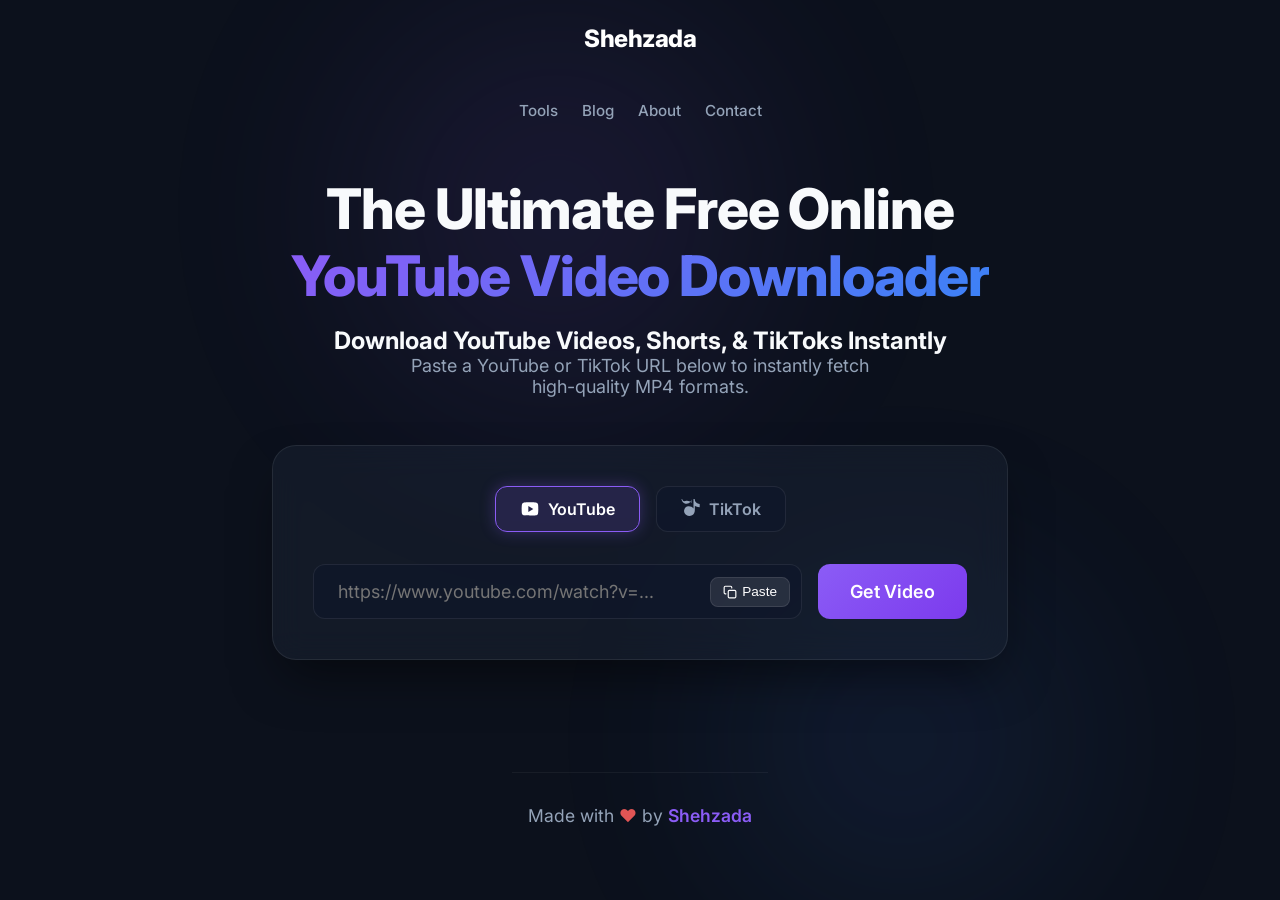
==== index.html @ 26bd8651 "feat: initial commit for standalone frontend" ====
<!DOCTYPE html>
<html lang="en">

<head>
    <meta name="viewport"
        content="width=device-width, initial-scale=1.0, maximum-scale=1.0, user-scalable=no, viewport-fit=cover">
    <meta name="mobile-web-app-capable" content="yes">
    <!-- SEO Meta Tags -->
    <title>YouTube Video Downloader & Shorts Saver (MP4)</title>
    <meta name="description"
        content="Free online video downloader. Download YouTube videos to MP4, save YouTube Shorts in HD, and remove TikTok watermarks instantly." />

    <!-- Core SEO Meta -->
    <link rel="canonical" href="https://shehzadayt.pages.dev/" />
    <meta name="robots" content="index, follow" />
    <link rel="icon" href="/assets/img/favicon.ico">
    <link rel="preconnect" href="https://video-downloader-production-f0a1.up.railway.app" crossorigin>
    <meta name="theme-color" content="#0f172a">

    <!-- Open Graph -->
    <meta property="og:title" content="Shehzada YouTube Video Downloader - Fast & Free" />
    <meta property="og:description"
        content="Download YouTube videos & Shorts in HD, plus remove TikTok watermarks. Fast, free & secure." />
    <meta property="og:image" content="https://shehzadayt.pages.dev/assets/img/og-image.jpg" />
    <meta property="og:url" content="https://shehzadayt.pages.dev/" />
    <meta property="og:type" content="website" />

    <!-- Twitter -->
    <meta name="twitter:card" content="summary_large_image" />
    <meta name="twitter:title" content="YouTube Downloader | Shehzada Video Saver" />
    <meta name="twitter:description"
        content="Top free online video saver tool. Download YouTube to MP4, save Shorts, and remove TikTok watermarks." />
    <!-- Schema Markup -->
    <script type="application/ld+json">
    {
      "@context": "https://schema.org/",
      "@type": "WebSite",
      "name": "Shehzada Downloader",
      "url": "https://shehzadayt.pages.dev/",
      "potentialAction": {
        "@type": "SearchAction",
        "target": "https://shehzadayt.pages.dev/search?q={search_term_string}",
        "query-input": "required name=search_term_string"
      }
    }
    </script>
    <script type="application/ld+json">
    {
      "@context": "https://schema.org",
      "@type": "SoftwareApplication",
      "name": "Shehzada Video Downloader",
      "description": "Download YouTube and TikTok videos directly to MP4 in 1080p and HD without watermarks.",
      "operatingSystem": "Web",
      "applicationCategory": "MultimediaApplication",
      "url": "https://shehzadayt.pages.dev/",
      "featureList": [
        "YouTube to MP4 HD Downloader",
        "YouTube Shorts Downloader",
        "TikTok Watermark Remover"
      ],
      "offers": {
        "@type": "Offer",
        "price": "0",
        "priceCurrency": "USD"
      },
      "aggregateRating": {
        "@type": "AggregateRating",
        "ratingValue": "4.8",
        "ratingCount": "1250"
      }
    }
    </script>
    <link href="https://fonts.googleapis.com/css2?family=Inter:wght@400;500;600;700;800&display=swap" rel="stylesheet">
    <link rel="stylesheet" href="style.css">

</head>

<body>
    <div class="background-gradients">
        <div class="gradient-blob form-blob"></div>
        <div class="gradient-blob result-blob"></div>
    </div>

    <!-- Navigation -->
    <nav class="top-nav container fade-in-up" style="padding-top: 1.5rem; padding-bottom: 1.5rem;">
        <a href="index.html" class="nav-logo"
            style="text-decoration: none; color: white; font-weight: 800; font-size: 1.5rem; letter-spacing: -0.5px;">Shehzada</a>
        <div class="nav-links">
            <a href="index.html" class="nav-link">Tools</a>
            <a href="blog/index.html" class="nav-link">Blog</a>
            <a href="about.html" class="nav-link">About</a>
            <a href="contact.html" class="nav-link">Contact</a>
        </div>
    </nav>

    <main class="container" style="padding-top: 2rem;">
        <!-- Hero Section -->
        <header class="hero fade-in-up delay-1">
            <h1>The Ultimate Free Online <span class="text-gradient">YouTube Video Downloader</span></h1>
            <h2>Download YouTube Videos, Shorts, & TikToks Instantly</h2>
            <p>Paste a YouTube or TikTok URL below to instantly fetch high-quality MP4 formats.</p>
        </header>

        <!-- Input Form -->
        <section class="glass-card form-container fade-in-up delay-2">
            <div class="platform-toggle">
                <button type="button" class="toggle-btn active" id="ytToggle">
                    <svg viewBox="0 0 24 24" width="20" height="20" fill="currentColor">
                        <path
                            d="M21.582,6.186c-0.23-0.86-0.908-1.538-1.768-1.768C18.254,4,12,4,12,4s-6.254,0-7.814,0.418 c-0.86,0.23-1.538,0.908-1.768,1.768C2,7.746,2,12,2,12s0,4.254,0.418,5.814c0.23,0.86,0.908,1.538,1.768,1.768 C5.746,20,12,20,12,20s6.254,0,7.814-0.418c0.86-0.23,1.538-0.908,1.768-1.768C22,16.254,22,12,22,12S22,7.746,21.582,6.186z M10,15.464V8.536L16,12L10,15.464z" />
                    </svg>
                    YouTube
                </button>
                <button type="button" class="toggle-btn" id="ttToggle">
                    <svg viewBox="0 0 24 24" width="20" height="20" fill="currentColor">
                        <path
                            d="M12.525.02c1.31-.02 2.61-.01 3.91-.02.08 1.53.63 3.09 1.75 4.17 1.12 1.11 2.7 1.62 4.24 1.79v4.03c-1.44-.05-2.89-.35-4.2-.97-.57-.26-1.1-.59-1.62-.95v5.26c.01 2.45-1.13 4.98-3.32 6.13-2.12 1.12-4.81 1.05-6.85-.21-2.06-1.28-3.15-3.83-2.61-6.19.53-2.3 2.66-4.08 4.96-4.26 2.37-.18 4.8.84 6.2 2.7 0-3.9 0-7.79 0-11.69-.79-.02-1.58-.02-2.38-.02-.03 2.22-1.35 4.39-3.4 5.3-2.14.94-4.8.54-6.55-1-1.77-1.56-2.52-4.14-1.71-6.42C1.72 4.41 4.1 2.42 6.64 2.22 8.94 2.05 11.4 3.12 12.525 5.02c.03-1.67.01-3.34.02-5z" />
                    </svg>
                    TikTok
                </button>
            </div>
            <form id="downloadForm">
                <div class="input-group">
                    <div class="input-wrapper">
                        <input type="url" id="videoUrl" placeholder="https://www.youtube.com/watch?v=..." required
                            autocomplete="off">
                        <button type="button" id="pasteBtn" class="paste-btn" title="Paste from clipboard">
                            <svg viewBox="0 0 24 24" fill="none" stroke="currentColor" stroke-width="2"
                                stroke-linecap="round" stroke-linejoin="round">
                                <rect x="9" y="9" width="13" height="13" rx="2" ry="2"></rect>
                                <path d="M5 15H4a2 2 0 0 1-2-2V4a2 2 0 0 1 2-2h9a2 2 0 0 1 2 2v1"></path>
                            </svg>
                            <span>Paste</span>
                        </button>
                    </div>
                    <button type="submit" id="fetchBtn" class="primary-btn">
                        <span class="btn-text">Get Video</span>
                        <div class="spinner hidden"></div>
                    </button>
                </div>
            </form>
        </section>

        <!-- Result Card (Hidden by default) -->
        <section id="resultCard" class="glass-card result-container hidden">
            <div class="video-info">
                <div class="thumbnail-wrapper">
                    <img id="videoThumb" src="" alt="Video Thumbnail" width="320" height="180" loading="lazy">
                </div>
                <div class="details">
                    <h3 id="videoTitle">Video Title</h3>
                    <p class="duration">Duration: <span id="videoDuration">0:00</span></p>

                    <div class="download-controls">
                        <select id="formatSelect" class="styled-select">
                            <!-- Populated dynamically -->
                        </select>
                        <button id="startDownloadBtn" class="primary-btn pulse">
                            <span>Download Now</span>
                        </button>
                    </div>
                </div>
            </div>

            <!-- Progress Section (Hidden by default) -->
            <div id="progressSection" class="progress-section hidden">
                <div class="progress-header">
                    <span id="progressStatusText">Starting download...</span>
                    <span id="progressPercent">0%</span>
                </div>
                <div class="progress-bar-bg">
                    <div id="progressBar" class="progress-bar-fill"></div>
                </div>

                <a id="finalDownloadLink" class="success-btn hidden" download>
                    Save File to Device
                </a>
            </div>
        </section>
    </main>

    <!-- Main SEO Content removed per user request for clean UI -->



    <!-- Toast Notification Container -->
    <div id="toastContainer" class="toast-container"></div>



    <!-- Footer -->
    <footer class="main-footer" style="text-align: center;">
        <p style="margin: 0; font-size: 1.1rem; color: var(--text-muted);">
            Made with <span style="color: #e25555;">&hearts;</span> by <span class="highlight"
                style="font-weight: 600;">Shehzada</span>
        </p>
    </footer>

    <script src="script.js" defer></script>

    <!-- Push Tag Ad -->
    <script async="async">
        (function (s) {
            s.dataset.zone = '10669186';
            s.src = 'https://nap5k.com/tag.min.js';
        })(document.head.appendChild(document.createElement('script')));
    </script>

</body>

</html>
---- style.css ----
:root {
    --bg-color: #0c111c;
    --card-bg: rgba(30, 41, 59, 0.4);
    --card-border: rgba(255, 255, 255, 0.08);
    --primary: #8b5cf6;
    --primary-hover: #7c3aed;
    --secondary: #3b82f6;
    --text-main: #f8fafc;
    --text-muted: #94a3b8;
    --error: #ef4444;
    --success: #10b981;
}

* {
    margin: 0;
    padding: 0;
    box-sizing: border-box;
}

body {
    font-family: 'Inter', -apple-system, sans-serif;
    background-color: var(--bg-color);
    color: var(--text-main);
    min-height: 100vh;
    display: flex;
    flex-direction: column;
    align-items: center;
    position: relative;
    overflow-x: hidden;
}

/* Background Effects */
.background-gradients {
    position: fixed;
    top: 0;
    left: 0;
    width: 100%;
    height: 100%;
    z-index: -1;
    overflow: hidden;
    pointer-events: none;
}

.gradient-blob {
    position: absolute;
    filter: blur(100px);
    opacity: 0.15;
    border-radius: 50%;
}

.form-blob {
    top: -10%;
    left: 20%;
    width: 600px;
    height: 600px;
    background: radial-gradient(circle, var(--primary) 0%, transparent 70%);
}

.result-blob {
    bottom: -10%;
    right: 10%;
    width: 500px;
    height: 500px;
    background: radial-gradient(circle, var(--secondary) 0%, transparent 70%);
}

.container {
    width: 100%;
    max-width: 800px;
    padding: 4rem 2rem;
    display: flex;
    flex-direction: column;
    gap: 3rem;
}

/* Hero text alignment */
.hero {
    text-align: center;
}

/* Top Navigation */
.top-nav {
    display: flex;
    justify-content: space-between;
    align-items: center;
    padding: 1.5rem 2rem;
    max-width: 1000px;
    margin: 0 auto;
    width: 100%;
}

.nav-links {
    display: flex;
    gap: 1.5rem;
}

.nav-link {
    color: var(--text-muted);
    text-decoration: none;
    font-weight: 500;
    font-size: 0.95rem;
    transition: color 0.2s ease;
}

.nav-link:hover {
    color: var(--primary);
}

.hero h1 {
    font-size: 3.5rem;
    font-weight: 800;
    letter-spacing: -0.02em;
    margin-bottom: 1rem;
    line-height: 1.2;
}

.text-gradient {
    background: linear-gradient(135deg, var(--primary), var(--secondary));
    -webkit-background-clip: text;
    background-clip: text;
    -webkit-text-fill-color: transparent;
}

.hero p {
    font-size: 1.125rem;
    color: var(--text-muted);
    max-width: 500px;
    margin: 0 auto;
}

/* Content Grids */
.content-grid {
    display: grid;
    grid-template-columns: repeat(auto-fit, minmax(300px, 1fr));
    gap: 2rem;
}

/* Glassmorphism Cards */
.glass-card {
    background: var(--card-bg);
    backdrop-filter: blur(16px);
    -webkit-backdrop-filter: blur(16px);
    border: 1px solid var(--card-border);
    border-radius: 24px;
    padding: 2.5rem;
    box-shadow: 0 25px 50px -12px rgba(0, 0, 0, 0.5);
    transition: transform 0.3s ease, opacity 0.4s ease, border-color 0.3s ease;
}

.glass-card:hover {
    border-color: rgba(255, 255, 255, 0.15);
}

/* Platform Toggle */
.platform-toggle {
    display: flex;
    justify-content: center;
    gap: 1rem;
    margin-bottom: 2rem;
}

.toggle-btn {
    background: rgba(15, 23, 42, 0.6);
    color: var(--text-muted);
    border: 1px solid var(--card-border);
    border-radius: 12px;
    padding: 0.75rem 1.5rem;
    font-size: 1rem;
    font-weight: 600;
    cursor: pointer;
    transition: all 0.2s ease;
    display: flex;
    align-items: center;
    gap: 0.5rem;
    font-family: inherit;
}

.toggle-btn:hover {
    background: rgba(255, 255, 255, 0.05);
    color: white;
}

.toggle-btn.active {
    background: rgba(139, 92, 246, 0.15);
    color: white;
    border-color: var(--primary);
    box-shadow: 0 0 15px rgba(139, 92, 246, 0.3);
}

.toggle-btn svg {
    width: 20px;
    height: 20px;
    fill: currentColor;
}

/* Form */
.input-group {
    display: flex;
    gap: 1rem;
    position: relative;
}

.input-wrapper {
    flex: 1;
    position: relative;
    display: flex;
}

input[type="url"] {
    width: 100%;
    background: rgba(15, 23, 42, 0.6);
    border: 1px solid var(--card-border);
    border-radius: 12px;
    padding: 1rem 6rem 1rem 1.5rem;
    /* extra right padding for paste btn */
    color: white;
    font-size: 1.125rem;
    font-family: inherit;
    transition: all 0.2s ease;
    outline: none;
}

.paste-btn {
    position: absolute;
    right: 0.75rem;
    top: 50%;
    transform: translateY(-50%);
    background: rgba(255, 255, 255, 0.1);
    border: 1px solid rgba(255, 255, 255, 0.1);
    color: white;
    padding: 0.4rem 0.75rem;
    border-radius: 8px;
    font-size: 0.85rem;
    font-weight: 500;
    cursor: pointer;
    display: flex;
    align-items: center;
    gap: 0.35rem;
    transition: all 0.2s ease;
}

.paste-btn:hover {
    background: rgba(255, 255, 255, 0.25);
}

.paste-btn svg {
    width: 14px;
    height: 14px;
}

input[type="url"]:focus {
    border-color: var(--primary);
    box-shadow: 0 0 0 4px rgba(139, 92, 246, 0.15);
}

/* Buttons */
.primary-btn {
    background: linear-gradient(135deg, var(--primary), var(--primary-hover));
    color: white;
    border: none;
    border-radius: 12px;
    padding: 1rem 2rem;
    font-size: 1.125rem;
    font-weight: 600;
    cursor: pointer;
    transition: all 0.2s ease;
    display: flex;
    align-items: center;
    justify-content: center;
    gap: 0.5rem;
    font-family: inherit;
    min-width: 140px;
}

.primary-btn:hover:not(:disabled) {
    transform: translateY(-2px);
    box-shadow: 0 10px 20px -10px var(--primary);
}

.primary-btn:active:not(:disabled) {
    transform: translateY(0);
}

.primary-btn:disabled {
    opacity: 0.7;
    cursor: not-allowed;
    background: rgba(255, 255, 255, 0.1);
}

.success-btn {
    display: block;
    width: 100%;
    margin-top: 1.5rem;
    background: var(--success);
    color: white;
    text-align: center;
    text-decoration: none;
    padding: 1rem;
    border-radius: 12px;
    font-weight: 600;
    transition: all 0.2s ease;
}

.success-btn:hover {
    background: #059669;
}

/* Result Card */
.result-container {
    opacity: 0;
    transform: translateY(20px);
}

.result-container.visible {
    opacity: 1;
    transform: translateY(0);
}

.video-info {
    display: flex;
    gap: 2rem;
    align-items: flex-start;
}

.thumbnail-wrapper {
    flex: 0 0 40%;
    border-radius: 16px;
    overflow: hidden;
    position: relative;
    box-shadow: 0 10px 30px -10px rgba(0, 0, 0, 0.5);
}

.thumbnail-wrapper img {
    width: 100%;
    height: auto;
    object-fit: cover;
    display: block;
    aspect-ratio: 16/9;
}

.details {
    flex: 1;
    display: flex;
    flex-direction: column;
    gap: 1rem;
}

.details h3 {
    font-size: 1.25rem;
    font-weight: 600;
    line-height: 1.4;
    display: -webkit-box;
    -webkit-line-clamp: 2;
    line-clamp: 2;
    -webkit-box-orient: vertical;
    overflow: hidden;
}

.duration {
    color: var(--text-muted);
    font-weight: 500;
}

.download-controls {
    margin-top: auto;
    display: flex;
    flex-direction: column;
    gap: 1rem;
}

.styled-select {
    width: 100%;
    appearance: none;
    background: rgba(0, 0, 0, 0.2) url("data:image/svg+xml;charset=UTF-8,%3csvg xmlns='http://www.w3.org/2000/svg' viewBox='0 0 24 24' fill='none' stroke='white' stroke-width='2' stroke-linecap='round' stroke-linejoin='round'%3e%3cpolyline points='6 9 12 15 18 9'%3e%3c/polyline%3e%3c/svg%3e") no-repeat right 1rem center;
    background-size: 1em;
    border: 1px solid var(--card-border);
    color: white;
    padding: 0.875rem 1rem;
    border-radius: 10px;
    font-family: inherit;
    font-size: 1rem;
    cursor: pointer;
    outline: none;
}

.styled-select:focus {
    border-color: var(--secondary);
}

.styled-select option {
    background: var(--bg-color);
    color: white;
}

/* Progress Section */
.progress-section {
    margin-top: 2rem;
    padding-top: 2rem;
    border-top: 1px solid var(--card-border);
    animation: fadeIn 0.4s ease;
}

.progress-header {
    display: flex;
    justify-content: space-between;
    margin-bottom: 0.75rem;
    font-size: 0.875rem;
    font-weight: 500;
}

.progress-bar-bg {
    width: 100%;
    height: 8px;
    background: rgba(255, 255, 255, 0.1);
    border-radius: 4px;
    overflow: hidden;
}

.progress-bar-fill {
    height: 100%;
    width: 0%;
    background: linear-gradient(90deg, var(--primary), var(--secondary));
    border-radius: 4px;
    transition: width 0.3s ease;
}

/* Utilities */
.hidden {
    display: none !important;
}

/* Spinners */
.spinner {
    width: 20px;
    height: 20px;
    border: 3px solid rgba(255, 255, 255, 0.3);
    border-radius: 50%;
    border-top-color: white;
    animation: spin 1s ease-in-out infinite;
}

/* Toasts */
.toast-container {
    position: fixed;
    bottom: 2rem;
    right: 2rem;
    display: flex;
    flex-direction: column;
    gap: 0.5rem;
    z-index: 50;
}

.toast {
    position: relative;
    padding: 1rem 1.5rem;
    background: var(--card-bg);
    backdrop-filter: blur(12px);
    -webkit-backdrop-filter: blur(12px);
    border-left: 4px solid var(--primary);
    border-radius: 8px;
    box-shadow: 0 10px 25px -5px rgba(0, 0, 0, 0.4);
    color: white;
    font-weight: 500;
    transform: translateX(120%);
    transition: transform 0.3s cubic-bezier(0.175, 0.885, 0.32, 1.275), opacity 0.3s ease;
}

.toast.show {
    transform: translateX(0);
}

.toast.error {
    border-left-color: var(--error);
}

.toast.success {
    border-left-color: var(--success);
}

/* Animations */
@keyframes spin {
    to {
        transform: rotate(360deg);
    }
}

@keyframes fadeIn {
    from {
        opacity: 0;
    }

    to {
        opacity: 1;
    }
}

@keyframes fadeInUp {
    from {
        opacity: 0;
        transform: translateY(20px);
    }

    to {
        opacity: 1;
        transform: translateY(0);
    }
}

.fade-in-up {
    animation: fadeInUp 0.5s cubic-bezier(0.16, 1, 0.3, 1) forwards;
}

.delay-1 {
    animation-delay: 0.1s;
    opacity: 0;
}

.delay-2 {
    animation-delay: 0.2s;
    opacity: 0;
}

.delay-3 {
    animation-delay: 0.3s;
    opacity: 0;
}

/* Mobile Responsive & Touch Optimizations (2026 Standards) */
@media (max-width: 768px) {

    /* Responsive Fluid Typography */
    .hero h1 {
        font-size: clamp(2rem, 6vw, 2.5rem);
        padding: 0 5px;
        line-height: 1.2;
    }

    .hero h2 {
        font-size: 1.15rem;
        margin-top: 0.5rem;
    }

    .hero p {
        font-size: 0.95rem;
        padding: 0 10px;
        line-height: 1.5;
    }

    /* Layout Constraints */
    .container {
        padding: 1rem;
        gap: 1.5rem;
        width: 100%;
        max-width: 100vw;
        overflow-x: hidden;
    }

    .glass-card {
        padding: 1.25rem 1rem;
        border-radius: 16px;
    }

    .content-grid {
        grid-template-columns: 1fr;
        gap: 1.25rem;
    }

    /* Touch Interaction Optimization */
    .toggle-btn {
        padding: 0.8rem 0.5rem;
        font-size: 0.9rem;
        flex: 1;
        justify-content: center;
        border-radius: 10px;
    }

    .platform-toggle {
        gap: 0.4rem;
        margin-bottom: 1.25rem;
    }

    .input-group {
        flex-direction: column;
        gap: 0.75rem;
    }

    .input-wrapper {
        width: 100%;
    }

    input[type="url"] {
        padding: 1.1rem 5.5rem 1.1rem 1rem;
        /* Adjust padding for mobile paste btn */
        font-size: 16px;
        /* 16px prevents iOS auto-zoom on focus */
        border-radius: 12px;
    }

    .paste-btn {
        padding: 0.4rem 0.6rem;
        right: 0.5rem;
        font-size: 0.8rem;
    }

    .paste-btn span {
        display: none;
        /* Hide text on mobile to save space */
    }

    .paste-btn svg {
        width: 16px;
        height: 16px;
    }

    .primary-btn {
        width: 100%;
        padding: 1.1rem;
        font-size: 1.05rem;
        min-height: 54px;
        /* Apple/Google 2026 absolute minimum tap target */
        border-radius: 12px;
    }

    /* Result Card Adjustments */
    .video-info {
        flex-direction: column;
        gap: 1.25rem;
    }

    .thumbnail-wrapper {
        width: 100%;
        border-radius: 12px;
        max-height: 250px;
    }

    .details {
        gap: 0.75rem;
        width: 100%;
    }

    .details h3 {
        font-size: 1.1rem;
        line-height: 1.4;
    }

    .styled-select {
        padding: 1rem;
        min-height: 54px;
        font-size: 16px;
        /* Prevent iOS zoom */
        margin-top: 0.5rem;
    }

    .download-controls {
        gap: 0.75rem;
        width: 100%;
    }

    /* SEO Block Readability */
    .seo-content {
        padding: 1.25rem 1rem;
    }

    .seo-content h2,
    .seo-content h3 {
        font-size: 1.25rem;
        line-height: 1.3;
        margin-top: 1.5rem;
        margin-bottom: 0.75rem;
    }

    .seo-content p,
    .seo-content ul,
    .seo-content ol {
        font-size: 0.95rem;
        line-height: 1.6;
        margin-bottom: 1rem;
    }

    .seo-content ul,
    .seo-content ol {
        padding-left: 1.25rem;
    }

    /* Floating Toasts */
    .toast-container {
        right: 1rem;
        left: 1rem;
        bottom: 1rem;
        gap: 0.5rem;
    }

    .toast {
        padding: 0.8rem 1rem;
        font-size: 0.9rem;
        text-align: center;
        width: 100%;
    }
}

/* Small Mobile Screens (iPhone SE, older Androids) */
@media (max-width: 480px) {
    .hero h1 {
        font-size: 1.75rem;
    }

    .glass-card {
        padding: 1.25rem 0.875rem;
    }

    .toggle-btn {
        font-size: 0.85rem;
    }

    .toggle-btn svg {
        width: 16px;
        height: 16px;
    }
}

/* Footer Styles */
.main-footer {
    text-align: center;
    padding: 2rem 1rem 3rem 1rem;
    /* Extra bottom padding for mobile browsers */
    margin-top: 3rem;
    color: var(--text-secondary);
    font-size: 0.9rem;
    border-top: 1px solid rgba(255, 255, 255, 0.05);
}

.main-footer p {
    margin: 0.5rem 0;
}

.main-footer .highlight {
    color: var(--primary);
    font-weight: 600;
}

.main-footer .footer-link {
    color: var(--text-primary);
    text-decoration: none;
    font-weight: 500;
    transition: color 0.3s ease;
    padding: 0.5rem;
    /* Better tap target for links */
    display: inline-block;
}

.main-footer .footer-link:hover {
    color: var(--primary);
}
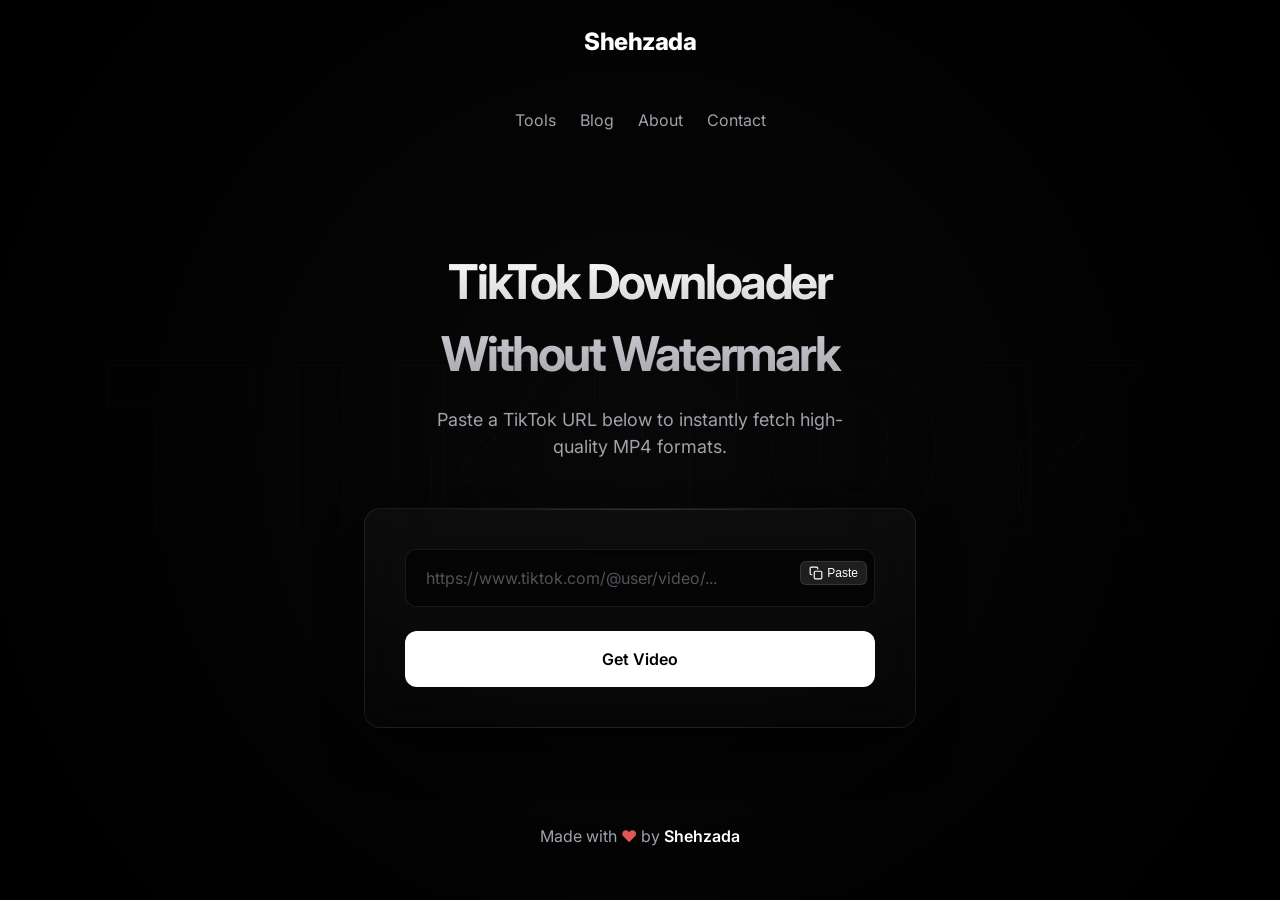
==== commit 99d0b586: "Update frontend with premium TikTok design" ====
--- a/index.html
+++ b/index.html
@@ -2,44 +2,45 @@
 <html lang="en">
 
 <head>
+    <meta charset="UTF-8">
     <meta name="viewport"
         content="width=device-width, initial-scale=1.0, maximum-scale=1.0, user-scalable=no, viewport-fit=cover">
     <meta name="mobile-web-app-capable" content="yes">
     <!-- SEO Meta Tags -->
-    <title>YouTube Video Downloader & Shorts Saver (MP4)</title>
+    <title>TikTok Video Downloader Without Watermark (MP4)</title>
     <meta name="description"
-        content="Free online video downloader. Download YouTube videos to MP4, save YouTube Shorts in HD, and remove TikTok watermarks instantly." />
+        content="Free online TikTok video downloader. Download TikTok videos without watermark in HD instantly." />
 
     <!-- Core SEO Meta -->
-    <link rel="canonical" href="https://shehzadayt.pages.dev/" />
+    <link rel="canonical" href="https://tiktok.shehzada.tech/" />
     <meta name="robots" content="index, follow" />
     <link rel="icon" href="/assets/img/favicon.ico">
     <link rel="preconnect" href="https://video-downloader-production-f0a1.up.railway.app" crossorigin>
-    <meta name="theme-color" content="#0f172a">
+    <meta name="theme-color" content="#000000">
 
     <!-- Open Graph -->
-    <meta property="og:title" content="Shehzada YouTube Video Downloader - Fast & Free" />
+    <meta property="og:title" content="Shehzada TikTok Video Downloader - Fast & Free" />
     <meta property="og:description"
-        content="Download YouTube videos & Shorts in HD, plus remove TikTok watermarks. Fast, free & secure." />
-    <meta property="og:image" content="https://shehzadayt.pages.dev/assets/img/og-image.jpg" />
-    <meta property="og:url" content="https://shehzadayt.pages.dev/" />
+        content="Download TikTok videos without watermark in HD instantly. Fast, free & secure." />
+    <meta property="og:image" content="https://tiktok.shehzada.tech/assets/img/og-image.jpg" />
+    <meta property="og:url" content="https://tiktok.shehzada.tech/" />
     <meta property="og:type" content="website" />
 
     <!-- Twitter -->
     <meta name="twitter:card" content="summary_large_image" />
-    <meta name="twitter:title" content="YouTube Downloader | Shehzada Video Saver" />
+    <meta name="twitter:title" content="TikTok Downloader Without Watermark | Shehzada Video Saver" />
     <meta name="twitter:description"
-        content="Top free online video saver tool. Download YouTube to MP4, save Shorts, and remove TikTok watermarks." />
+        content="Top free online video saver tool. Download TikTok videos without watermark in HD." />
     <!-- Schema Markup -->
     <script type="application/ld+json">
     {
       "@context": "https://schema.org/",
       "@type": "WebSite",
-      "name": "Shehzada Downloader",
-      "url": "https://shehzadayt.pages.dev/",
+      "name": "Shehzada TikTok Downloader",
+      "url": "https://tiktok.shehzada.tech/",
       "potentialAction": {
         "@type": "SearchAction",
-        "target": "https://shehzadayt.pages.dev/search?q={search_term_string}",
+        "target": "https://tiktok.shehzada.tech/search?q={search_term_string}",
         "query-input": "required name=search_term_string"
       }
     }
@@ -48,14 +49,13 @@
     {
       "@context": "https://schema.org",
       "@type": "SoftwareApplication",
-      "name": "Shehzada Video Downloader",
-      "description": "Download YouTube and TikTok videos directly to MP4 in 1080p and HD without watermarks.",
+      "name": "Shehzada TikTok Video Downloader",
+      "description": "Download TikTok videos directly to MP4 in HD without watermarks.",
       "operatingSystem": "Web",
       "applicationCategory": "MultimediaApplication",
-      "url": "https://shehzadayt.pages.dev/",
+      "url": "https://tiktok.shehzada.tech/",
       "featureList": [
-        "YouTube to MP4 HD Downloader",
-        "YouTube Shorts Downloader",
+        "TikTok Video Downloader",
         "TikTok Watermark Remover"
       ],
       "offers": {
@@ -65,8 +65,8 @@
       },
       "aggregateRating": {
         "@type": "AggregateRating",
-        "ratingValue": "4.8",
-        "ratingCount": "1250"
+        "ratingValue": "4.9",
+        "ratingCount": "1450"
       }
     }
     </script>
@@ -76,83 +76,66 @@
 </head>
 
 <body>
-    <div class="background-gradients">
-        <div class="gradient-blob form-blob"></div>
-        <div class="gradient-blob result-blob"></div>
+    <!-- 1. Beautiful Animated Background & Spotlight -->
+    <div class="background-fx">
+        <!-- Optional: Large animated brand name in background -->
+        <div class="bg-brand-text">TIKTOK</div>
     </div>
-
+    
     <!-- Navigation -->
-    <nav class="top-nav container fade-in-up" style="padding-top: 1.5rem; padding-bottom: 1.5rem;">
+    <nav class="top-nav container fade-in-up" style="padding-top: 1.5rem; padding-bottom: 1.5rem; display: flex; justify-content: space-between; align-items: center; width: 100%; max-width: 800px; margin: 0 auto; z-index: 10;">
         <a href="index.html" class="nav-logo"
             style="text-decoration: none; color: white; font-weight: 800; font-size: 1.5rem; letter-spacing: -0.5px;">Shehzada</a>
-        <div class="nav-links">
-            <a href="index.html" class="nav-link">Tools</a>
-            <a href="blog/index.html" class="nav-link">Blog</a>
-            <a href="about.html" class="nav-link">About</a>
-            <a href="contact.html" class="nav-link">Contact</a>
+        <div class="nav-links" style="display: flex; gap: 1.5rem;">
+            <a href="index.html" class="nav-link" style="color: var(--text-secondary); text-decoration: none; transition: color 0.3s;">Tools</a>
+            <a href="blog/index.html" class="nav-link" style="color: var(--text-secondary); text-decoration: none; transition: color 0.3s;">Blog</a>
+            <a href="about.html" class="nav-link" style="color: var(--text-secondary); text-decoration: none; transition: color 0.3s;">About</a>
+            <a href="contact.html" class="nav-link" style="color: var(--text-secondary); text-decoration: none; transition: color 0.3s;">Contact</a>
         </div>
     </nav>
 
-    <main class="container" style="padding-top: 2rem;">
-        <!-- Hero Section -->
-        <header class="hero fade-in-up delay-1">
-            <h1>The Ultimate Free Online <span class="text-gradient">YouTube Video Downloader</span></h1>
-            <h2>Download YouTube Videos, Shorts, & TikToks Instantly</h2>
-            <p>Paste a YouTube or TikTok URL below to instantly fetch high-quality MP4 formats.</p>
+
+    <!-- 2. Responsive Main Layout -->
+    <main class="container">
+        
+        <!-- Animated Header/Hero Section -->
+        <header class="hero">
+            <h1>TikTok Downloader Without Watermark</h1>
+            <p>Paste a TikTok URL below to instantly fetch high-quality MP4 formats.</p>
         </header>
-
-        <!-- Input Form -->
-        <section class="glass-card form-container fade-in-up delay-2">
-            <div class="platform-toggle">
-                <button type="button" class="toggle-btn active" id="ytToggle">
-                    <svg viewBox="0 0 24 24" width="20" height="20" fill="currentColor">
-                        <path
-                            d="M21.582,6.186c-0.23-0.86-0.908-1.538-1.768-1.768C18.254,4,12,4,12,4s-6.254,0-7.814,0.418 c-0.86,0.23-1.538,0.908-1.768,1.768C2,7.746,2,12,2,12s0,4.254,0.418,5.814c0.23,0.86,0.908,1.538,1.768,1.768 C5.746,20,12,20,12,20s6.254,0,7.814-0.418c0.86-0.23,1.538-0.908,1.768-1.768C22,16.254,22,12,22,12S22,7.746,21.582,6.186z M10,15.464V8.536L16,12L10,15.464z" />
-                    </svg>
-                    YouTube
-                </button>
-                <button type="button" class="toggle-btn" id="ttToggle">
-                    <svg viewBox="0 0 24 24" width="20" height="20" fill="currentColor">
-                        <path
-                            d="M12.525.02c1.31-.02 2.61-.01 3.91-.02.08 1.53.63 3.09 1.75 4.17 1.12 1.11 2.7 1.62 4.24 1.79v4.03c-1.44-.05-2.89-.35-4.2-.97-.57-.26-1.1-.59-1.62-.95v5.26c.01 2.45-1.13 4.98-3.32 6.13-2.12 1.12-4.81 1.05-6.85-.21-2.06-1.28-3.15-3.83-2.61-6.19.53-2.3 2.66-4.08 4.96-4.26 2.37-.18 4.8.84 6.2 2.7 0-3.9 0-7.79 0-11.69-.79-.02-1.58-.02-2.38-.02-.03 2.22-1.35 4.39-3.4 5.3-2.14.94-4.8.54-6.55-1-1.77-1.56-2.52-4.14-1.71-6.42C1.72 4.41 4.1 2.42 6.64 2.22 8.94 2.05 11.4 3.12 12.525 5.02c.03-1.67.01-3.34.02-5z" />
-                    </svg>
-                    TikTok
-                </button>
-            </div>
-            <form id="downloadForm">
-                <div class="input-group">
-                    <div class="input-wrapper">
-                        <input type="url" id="videoUrl" placeholder="https://www.youtube.com/watch?v=..." required
-                            autocomplete="off">
-                        <button type="button" id="pasteBtn" class="paste-btn" title="Paste from clipboard">
-                            <svg viewBox="0 0 24 24" fill="none" stroke="currentColor" stroke-width="2"
-                                stroke-linecap="round" stroke-linejoin="round">
-                                <rect x="9" y="9" width="13" height="13" rx="2" ry="2"></rect>
-                                <path d="M5 15H4a2 2 0 0 1-2-2V4a2 2 0 0 1 2-2h9a2 2 0 0 1 2 2v1"></path>
-                            </svg>
-                            <span>Paste</span>
-                        </button>
-                    </div>
-                    <button type="submit" id="fetchBtn" class="primary-btn">
-                        <span class="btn-text">Get Video</span>
-                        <div class="spinner hidden"></div>
+        <!-- 3. The Premium Glowing Card -->
+        <section class="pro-card">
+            
+            <form id="downloadForm" style="display: flex; flex-direction: column;">
+                <div style="display: flex; position: relative;">
+                    <input type="url" id="videoUrl" placeholder="https://www.tiktok.com/@user/video/..." required autocomplete="off" style="padding-right: 80px;">
+                    <button type="button" id="pasteBtn" class="paste-btn" title="Paste from clipboard" style="display: flex; align-items: center; justify-content: center; gap: 4px; position: absolute; right: 8px; top: 12px; background: rgba(255,255,255,0.1); border: 1px solid rgba(255,255,255,0.1); color: white; font-size: 12px; padding: 4px 8px; border-radius: 6px; cursor: pointer; height: auto;">
+                        <svg viewBox="0 0 24 24" fill="none" stroke="currentColor" stroke-width="2" stroke-linecap="round" stroke-linejoin="round" style="width: 14px; height: 14px;">
+                            <rect x="9" y="9" width="13" height="13" rx="2" ry="2"></rect>
+                            <path d="M5 15H4a2 2 0 0 1-2-2V4a2 2 0 0 1 2-2h9a2 2 0 0 1 2 2v1"></path>
+                        </svg>
+                        <span>Paste</span>
                     </button>
                 </div>
+                <button type="submit" id="fetchBtn" class="primary-btn">
+                     <span class="btn-text">Get Video</span>
+                     <div class="spinner hidden"></div>
+                </button>
             </form>
         </section>
 
         <!-- Result Card (Hidden by default) -->
-        <section id="resultCard" class="glass-card result-container hidden">
-            <div class="video-info">
-                <div class="thumbnail-wrapper">
-                    <img id="videoThumb" src="" alt="Video Thumbnail" width="320" height="180" loading="lazy">
+        <section id="resultCard" class="pro-card result-container hidden" style="margin-top: -10px;">
+            <div class="video-info" style="display: flex; gap: 20px; align-items: flex-start; flex-wrap: wrap;">
+                <div class="thumbnail-wrapper" style="flex: 1; min-width: 250px; border-radius: 12px; overflow: hidden;">
+                    <img id="videoThumb" src="" alt="Video Thumbnail" width="320" height="180" loading="lazy" style="width: 100%; height: auto; display: block; object-fit: cover;">
                 </div>
-                <div class="details">
-                    <h3 id="videoTitle">Video Title</h3>
-                    <p class="duration">Duration: <span id="videoDuration">0:00</span></p>
+                <div class="details" style="flex: 1; min-width: 250px; display: flex; flex-direction: column; gap: 10px;">
+                    <h3 id="videoTitle" style="font-size: 1.2rem; font-weight: 600; margin-bottom: 5px;">Video Title</h3>
+                    <p class="duration" style="color: var(--text-secondary);">Duration: <span id="videoDuration">0:00</span></p>
 
-                    <div class="download-controls">
-                        <select id="formatSelect" class="styled-select">
+                    <div class="download-controls" style="display: flex; flex-direction: column; gap: 10px; margin-top: 15px;">
+                        <select id="formatSelect" class="styled-select" style="width: 100%; padding: 12px; border-radius: 8px; background: rgba(0,0,0,0.5); color: white; border: 1px solid var(--border-subtle); outline: none;">
                             <!-- Populated dynamically -->
                         </select>
                         <button id="startDownloadBtn" class="primary-btn pulse">
@@ -163,50 +146,36 @@
             </div>
 
             <!-- Progress Section (Hidden by default) -->
-            <div id="progressSection" class="progress-section hidden">
-                <div class="progress-header">
+            <div id="progressSection" class="progress-section hidden" style="margin-top: 20px; border-top: 1px solid var(--border-subtle); padding-top: 20px;">
+                <div class="progress-header" style="display: flex; justify-content: space-between; margin-bottom: 10px; font-size: 14px; color: var(--text-secondary);">
                     <span id="progressStatusText">Starting download...</span>
                     <span id="progressPercent">0%</span>
                 </div>
-                <div class="progress-bar-bg">
-                    <div id="progressBar" class="progress-bar-fill"></div>
+                <div class="progress-bar-bg" style="width: 100%; height: 8px; background: rgba(255,255,255,0.1); border-radius: 4px; overflow: hidden;">
+                    <div id="progressBar" class="progress-bar-fill" style="width: 0%; height: 100%; background: var(--primary); transition: width 0.3s ease;"></div>
                 </div>
 
-                <a id="finalDownloadLink" class="success-btn hidden" download>
+                <a id="finalDownloadLink" class="primary-btn hidden" download style="margin-top: 15px; text-align: center; text-decoration: none;">
                     Save File to Device
                 </a>
             </div>
         </section>
-    </main>
-
-    <!-- Main SEO Content removed per user request for clean UI -->
 
 
+    </main>
 
     <!-- Toast Notification Container -->
     <div id="toastContainer" class="toast-container"></div>
 
 
-
     <!-- Footer -->
-    <footer class="main-footer" style="text-align: center;">
-        <p style="margin: 0; font-size: 1.1rem; color: var(--text-muted);">
+    <footer class="main-footer" style="text-align: center; padding: 2rem 0; width: 100%; z-index: 10;">
+        <p style="margin: 0; font-size: 1rem; color: var(--text-secondary);">
             Made with <span style="color: #e25555;">&hearts;</span> by <span class="highlight"
-                style="font-weight: 600;">Shehzada</span>
+                style="font-weight: 600; color: var(--text-primary);">Shehzada</span>
         </p>
     </footer>
 
     <script src="script.js" defer></script>
-
-    <!-- Push Tag Ad -->
-    <script async="async">
-        (function (s) {
-            s.dataset.zone = '10669186';
-            s.src = 'https://nap5k.com/tag.min.js';
-        })(document.head.appendChild(document.createElement('script')));
-    </script>
-
 </body>
-
 </html>
-
--- a/style.css
+++ b/style.css
@@ -1,445 +1,247 @@
 :root {
-    --bg-color: #0c111c;
-    --card-bg: rgba(30, 41, 59, 0.4);
-    --card-border: rgba(255, 255, 255, 0.08);
-    --primary: #8b5cf6;
-    --primary-hover: #7c3aed;
-    --secondary: #3b82f6;
-    --text-main: #f8fafc;
-    --text-muted: #94a3b8;
+    /* High-end Professional Dark Palette (Linear/Vercel inspired) */
+    --bg-base: #000000;
+    --bg-surface: #09090b;
+    --bg-surface-hover: #18181b;
+    --border-subtle: rgba(255, 255, 255, 0.08);
+    --border-hover: rgba(255, 255, 255, 0.15);
+    
+    --primary: #ffffff;
+    --primary-invert: #000000;
+    --accent: #3b82f6; /* Trust blue */
+    
+    --text-primary: #ffffff;
+    --text-secondary: #a1a1aa;
+    --text-tertiary: #52525b;
+
+    /* Status */
     --error: #ef4444;
     --success: #10b981;
 }
-
 * {
     margin: 0;
     padding: 0;
     box-sizing: border-box;
-}
-
+    -webkit-font-smoothing: antialiased;
+    -moz-osx-font-smoothing: grayscale;
+}
 body {
-    font-family: 'Inter', -apple-system, sans-serif;
-    background-color: var(--bg-color);
-    color: var(--text-main);
+    font-family: 'Inter', -apple-system, BlinkMacSystemFont, "Segoe UI", Roboto, sans-serif;
+    background-color: var(--bg-base);
+    color: var(--text-primary);
     min-height: 100vh;
     display: flex;
     flex-direction: column;
     align-items: center;
     position: relative;
     overflow-x: hidden;
-}
-
-/* Background Effects */
-.background-gradients {
+    line-height: 1.5;
+}
+/* --- Animated Spotlight Background --- */
+.background-fx {
     position: fixed;
-    top: 0;
-    left: 0;
-    width: 100%;
-    height: 100%;
+    top: 0; left: 0; width: 100%; height: 100%;
     z-index: -1;
     overflow: hidden;
+    background: var(--bg-base);
     pointer-events: none;
 }
-
-.gradient-blob {
-    position: absolute;
-    filter: blur(100px);
-    opacity: 0.15;
-    border-radius: 50%;
-}
-
-.form-blob {
-    top: -10%;
-    left: 20%;
-    width: 600px;
-    height: 600px;
-    background: radial-gradient(circle, var(--primary) 0%, transparent 70%);
-}
-
-.result-blob {
-    bottom: -10%;
-    right: 10%;
-    width: 500px;
-    height: 500px;
-    background: radial-gradient(circle, var(--secondary) 0%, transparent 70%);
-}
-
+.background-fx::before {
+    content: '';
+    position: absolute;
+    width: 150vw; height: 150vh;
+    top: -25vh; left: -25vw;
+    background: radial-gradient(circle at 50% 50%, rgba(255,255,255,0.03) 0%, transparent 60%);
+    animation: spotlightPan 20s ease-in-out infinite alternate;
+}
+@keyframes spotlightPan {
+    0% { transform: translate(-5%, -5%); }
+    100% { transform: translate(5%, 5%); }
+}
+.bg-brand-text {
+    position: absolute;
+    top: 50%; left: 50%;
+    transform: translate(-50%, -50%);
+    font-size: 18vw;
+    font-weight: 900;
+    color: transparent;
+    -webkit-text-stroke: 1px rgba(255, 255, 255, 0.02);
+    text-transform: uppercase;
+    letter-spacing: 0.15em;
+    white-space: nowrap;
+    z-index: -1;
+    user-select: none;
+    animation: textBreathe 8s ease-in-out infinite alternate;
+}
+@keyframes textBreathe {
+    0% { transform: translate(-50%, -50%) scale(1); opacity: 0.8; }
+    100% { transform: translate(-50%, -50%) scale(1.02); opacity: 1; }
+}
+/* --- Layout Container --- */
 .container {
     width: 100%;
-    max-width: 800px;
-    padding: 4rem 2rem;
+    max-width: 600px;
+    padding: 10vh 1.5rem 4rem;
     display: flex;
     flex-direction: column;
     gap: 3rem;
-}
-
-/* Hero text alignment */
+    position: relative;
+    z-index: 1;
+}
+/* --- Typography & Animations --- */
 .hero {
     text-align: center;
-}
-
-/* Top Navigation */
-.top-nav {
-    display: flex;
-    justify-content: space-between;
-    align-items: center;
-    padding: 1.5rem 2rem;
-    max-width: 1000px;
-    margin: 0 auto;
-    width: 100%;
-}
-
-.nav-links {
-    display: flex;
-    gap: 1.5rem;
-}
-
-.nav-link {
-    color: var(--text-muted);
-    text-decoration: none;
-    font-weight: 500;
-    font-size: 0.95rem;
-    transition: color 0.2s ease;
-}
-
-.nav-link:hover {
-    color: var(--primary);
-}
-
+    animation: fadeSlideDown 0.8s cubic-bezier(0.16, 1, 0.3, 1) forwards;
+    opacity: 0;
+}
 .hero h1 {
-    font-size: 3.5rem;
-    font-weight: 800;
-    letter-spacing: -0.02em;
+    font-size: 3rem;
+    font-weight: 700;
+    letter-spacing: -0.05em;
     margin-bottom: 1rem;
-    line-height: 1.2;
-}
-
-.text-gradient {
-    background: linear-gradient(135deg, var(--primary), var(--secondary));
+    background: linear-gradient(180deg, #FFFFFF 0%, #A1A1AA 100%);
     -webkit-background-clip: text;
     background-clip: text;
     -webkit-text-fill-color: transparent;
 }
-
 .hero p {
     font-size: 1.125rem;
-    color: var(--text-muted);
-    max-width: 500px;
+    color: var(--text-secondary);
+    max-width: 80%;
     margin: 0 auto;
 }
-
-/* Content Grids */
-.content-grid {
-    display: grid;
-    grid-template-columns: repeat(auto-fit, minmax(300px, 1fr));
-    gap: 2rem;
-}
-
-/* Glassmorphism Cards */
-.glass-card {
-    background: var(--card-bg);
-    backdrop-filter: blur(16px);
-    -webkit-backdrop-filter: blur(16px);
-    border: 1px solid var(--card-border);
-    border-radius: 24px;
+/* --- The Professional Card --- */
+.pro-card {
+    background: linear-gradient(180deg, rgba(24, 24, 27, 0.4) 0%, rgba(9, 9, 11, 0.4) 100%);
+    backdrop-filter: blur(20px);
+    -webkit-backdrop-filter: blur(20px);
+    border: 1px solid var(--border-subtle);
+    border-radius: 16px;
     padding: 2.5rem;
-    box-shadow: 0 25px 50px -12px rgba(0, 0, 0, 0.5);
-    transition: transform 0.3s ease, opacity 0.4s ease, border-color 0.3s ease;
-}
-
-.glass-card:hover {
-    border-color: rgba(255, 255, 255, 0.15);
-}
-
-/* Platform Toggle */
-.platform-toggle {
-    display: flex;
-    justify-content: center;
-    gap: 1rem;
-    margin-bottom: 2rem;
-}
-
-.toggle-btn {
-    background: rgba(15, 23, 42, 0.6);
-    color: var(--text-muted);
-    border: 1px solid var(--card-border);
+    box-shadow: 0 25px 50px -12px rgba(0, 0, 0, 0.8);
+    position: relative;
+    overflow: hidden;
+    opacity: 0;
+    transform: translateY(20px);
+    animation: fadeSlideUp 0.8s cubic-bezier(0.16, 1, 0.3, 1) 0.2s forwards;
+    transition: border-color 0.4s ease, box-shadow 0.4s ease;
+}
+.pro-card::before {
+    content: '';
+    position: absolute;
+    top: 0; left: 10%; right: 10%;
+    height: 1px;
+    background: linear-gradient(90deg, transparent, rgba(255,255,255,0.3), transparent);
+    opacity: 0.5;
+    transition: opacity 0.5s ease;
+}
+.pro-card:hover {
+    border-color: var(--border-hover);
+    box-shadow: 0 30px 60px -12px rgba(0, 0, 0, 0.9), 0 0 40px -10px rgba(255,255,255,0.03);
+}
+.pro-card:hover::before {
+    opacity: 1;
+}
+/* --- Input Field --- */
+input[type="text"], input[type="url"], input[type="email"], input[type="password"] {
+    width: 100%;
+    background: rgba(0, 0, 0, 0.5);
+    border: 1px solid var(--border-subtle);
     border-radius: 12px;
-    padding: 0.75rem 1.5rem;
+    padding: 1.125rem 1.25rem;
+    color: var(--text-primary);
+    font-size: 1rem;
+    font-family: inherit;
+    transition: all 0.3s cubic-bezier(0.16, 1, 0.3, 1);
+    outline: none;
+    margin-bottom: 1.5rem;
+    box-shadow: inset 0 2px 4px rgba(0,0,0,0.5);
+}
+input:focus {
+    border-color: rgba(255, 255, 255, 0.3);
+    background: rgba(0,0,0,0.8);
+    box-shadow: inset 0 2px 4px rgba(0,0,0,0.5), 0 0 0 3px rgba(255, 255, 255, 0.05);
+}
+input::placeholder { color: var(--text-tertiary); }
+/* --- Beautiful Button --- */
+.primary-btn {
+    background: var(--primary);
+    color: var(--primary-invert);
+    border: none;
+    border-radius: 12px;
+    padding: 1.125rem 1.5rem;
     font-size: 1rem;
     font-weight: 600;
     cursor: pointer;
-    transition: all 0.2s ease;
-    display: flex;
-    align-items: center;
-    gap: 0.5rem;
-    font-family: inherit;
-}
-
-.toggle-btn:hover {
-    background: rgba(255, 255, 255, 0.05);
-    color: white;
-}
-
-.toggle-btn.active {
-    background: rgba(139, 92, 246, 0.15);
-    color: white;
-    border-color: var(--primary);
-    box-shadow: 0 0 15px rgba(139, 92, 246, 0.3);
-}
-
-.toggle-btn svg {
-    width: 20px;
-    height: 20px;
-    fill: currentColor;
-}
-
-/* Form */
-.input-group {
-    display: flex;
-    gap: 1rem;
-    position: relative;
-}
-
-.input-wrapper {
-    flex: 1;
-    position: relative;
-    display: flex;
-}
-
-input[type="url"] {
-    width: 100%;
-    background: rgba(15, 23, 42, 0.6);
-    border: 1px solid var(--card-border);
-    border-radius: 12px;
-    padding: 1rem 6rem 1rem 1.5rem;
-    /* extra right padding for paste btn */
-    color: white;
-    font-size: 1.125rem;
-    font-family: inherit;
-    transition: all 0.2s ease;
-    outline: none;
-}
-
-.paste-btn {
-    position: absolute;
-    right: 0.75rem;
-    top: 50%;
-    transform: translateY(-50%);
-    background: rgba(255, 255, 255, 0.1);
-    border: 1px solid rgba(255, 255, 255, 0.1);
-    color: white;
-    padding: 0.4rem 0.75rem;
-    border-radius: 8px;
-    font-size: 0.85rem;
-    font-weight: 500;
-    cursor: pointer;
-    display: flex;
-    align-items: center;
-    gap: 0.35rem;
-    transition: all 0.2s ease;
-}
-
-.paste-btn:hover {
-    background: rgba(255, 255, 255, 0.25);
-}
-
-.paste-btn svg {
-    width: 14px;
-    height: 14px;
-}
-
-input[type="url"]:focus {
-    border-color: var(--primary);
-    box-shadow: 0 0 0 4px rgba(139, 92, 246, 0.15);
-}
-
-/* Buttons */
-.primary-btn {
-    background: linear-gradient(135deg, var(--primary), var(--primary-hover));
-    color: white;
-    border: none;
-    border-radius: 12px;
-    padding: 1rem 2rem;
-    font-size: 1.125rem;
-    font-weight: 600;
-    cursor: pointer;
-    transition: all 0.2s ease;
+    transition: all 0.3s cubic-bezier(0.16, 1, 0.3, 1);
     display: flex;
     align-items: center;
     justify-content: center;
     gap: 0.5rem;
     font-family: inherit;
-    min-width: 140px;
-}
-
+    width: 100%;
+    position: relative;
+    overflow: hidden;
+}
+.primary-btn::after {
+    content: '';
+    position: absolute;
+    top: 0; left: -100%; width: 50%; height: 100%;
+    background: linear-gradient(90deg, transparent, rgba(255,255,255,0.8), transparent);
+    transform: skewX(-20deg);
+    transition: 0s;
+}
 .primary-btn:hover:not(:disabled) {
-    transform: translateY(-2px);
-    box-shadow: 0 10px 20px -10px var(--primary);
-}
-
-.primary-btn:active:not(:disabled) {
-    transform: translateY(0);
-}
+    transform: scale(1.02);
+    box-shadow: 0 0 20px rgba(255,255,255,0.2);
+}
+.primary-btn:hover:not(:disabled)::after {
+    left: 200%;
+    transition: 0.6s ease-in-out;
+}
+.primary-btn:active:not(:disabled) { transform: scale(0.98); }
 
 .primary-btn:disabled {
     opacity: 0.7;
     cursor: not-allowed;
-    background: rgba(255, 255, 255, 0.1);
-}
-
-.success-btn {
-    display: block;
-    width: 100%;
-    margin-top: 1.5rem;
-    background: var(--success);
-    color: white;
-    text-align: center;
-    text-decoration: none;
-    padding: 1rem;
-    border-radius: 12px;
-    font-weight: 600;
-    transition: all 0.2s ease;
-}
-
-.success-btn:hover {
-    background: #059669;
-}
-
-/* Result Card */
-.result-container {
-    opacity: 0;
-    transform: translateY(20px);
-}
-
-.result-container.visible {
-    opacity: 1;
-    transform: translateY(0);
-}
-
-.video-info {
-    display: flex;
-    gap: 2rem;
-    align-items: flex-start;
-}
-
-.thumbnail-wrapper {
-    flex: 0 0 40%;
-    border-radius: 16px;
-    overflow: hidden;
-    position: relative;
-    box-shadow: 0 10px 30px -10px rgba(0, 0, 0, 0.5);
-}
-
-.thumbnail-wrapper img {
-    width: 100%;
-    height: auto;
-    object-fit: cover;
-    display: block;
-    aspect-ratio: 16/9;
-}
-
-.details {
-    flex: 1;
-    display: flex;
-    flex-direction: column;
-    gap: 1rem;
-}
-
-.details h3 {
-    font-size: 1.25rem;
-    font-weight: 600;
-    line-height: 1.4;
-    display: -webkit-box;
-    -webkit-line-clamp: 2;
-    line-clamp: 2;
-    -webkit-box-orient: vertical;
-    overflow: hidden;
-}
-
-.duration {
-    color: var(--text-muted);
-    font-weight: 500;
-}
-
-.download-controls {
-    margin-top: auto;
-    display: flex;
-    flex-direction: column;
-    gap: 1rem;
-}
-
-.styled-select {
-    width: 100%;
-    appearance: none;
-    background: rgba(0, 0, 0, 0.2) url("data:image/svg+xml;charset=UTF-8,%3csvg xmlns='http://www.w3.org/2000/svg' viewBox='0 0 24 24' fill='none' stroke='white' stroke-width='2' stroke-linecap='round' stroke-linejoin='round'%3e%3cpolyline points='6 9 12 15 18 9'%3e%3c/polyline%3e%3c/svg%3e") no-repeat right 1rem center;
-    background-size: 1em;
-    border: 1px solid var(--card-border);
-    color: white;
-    padding: 0.875rem 1rem;
-    border-radius: 10px;
-    font-family: inherit;
-    font-size: 1rem;
-    cursor: pointer;
-    outline: none;
-}
-
-.styled-select:focus {
-    border-color: var(--secondary);
-}
-
-.styled-select option {
-    background: var(--bg-color);
-    color: white;
-}
-
-/* Progress Section */
-.progress-section {
-    margin-top: 2rem;
-    padding-top: 2rem;
-    border-top: 1px solid var(--card-border);
-    animation: fadeIn 0.4s ease;
-}
-
-.progress-header {
-    display: flex;
-    justify-content: space-between;
-    margin-bottom: 0.75rem;
-    font-size: 0.875rem;
-    font-weight: 500;
-}
-
-.progress-bar-bg {
-    width: 100%;
-    height: 8px;
-    background: rgba(255, 255, 255, 0.1);
-    border-radius: 4px;
-    overflow: hidden;
-}
-
-.progress-bar-fill {
-    height: 100%;
-    width: 0%;
-    background: linear-gradient(90deg, var(--primary), var(--secondary));
-    border-radius: 4px;
-    transition: width 0.3s ease;
-}
-
-/* Utilities */
-.hidden {
-    display: none !important;
-}
-
-/* Spinners */
+    background: rgba(255, 255, 255, 0.5);
+}
+
+/* --- Spinners --- */
 .spinner {
     width: 20px;
     height: 20px;
-    border: 3px solid rgba(255, 255, 255, 0.3);
+    border: 3px solid rgba(0, 0, 0, 0.1);
     border-radius: 50%;
-    border-top-color: white;
+    border-top-color: var(--primary-invert);
     animation: spin 1s ease-in-out infinite;
 }
-
-/* Toasts */
+.spinner.hidden { display: none !important; }
+
+/* --- Keyframes --- */
+@keyframes spin {
+    to {
+        transform: rotate(360deg);
+    }
+}
+
+@keyframes fadeSlideDown {
+    0% { opacity: 0; transform: translateY(-20px); }
+    100% { opacity: 1; transform: translateY(0); }
+}
+@keyframes fadeSlideUp {
+    0% { opacity: 0; transform: translateY(20px); }
+    100% { opacity: 1; transform: translateY(0); }
+}
+/* Mobile Responsiveness */
+@media (max-width: 768px) {
+    .container { padding: 8vh 1rem 3rem; }
+    .hero h1 { font-size: 2.25rem; }
+    .pro-card { padding: 1.5rem; border-radius: 16px; }
+    .bg-brand-text { font-size: 24vw; }
+}
+
+/* --- Toasts Additions --- */
 .toast-container {
     position: fixed;
     bottom: 2rem;
@@ -453,7 +255,7 @@
 .toast {
     position: relative;
     padding: 1rem 1.5rem;
-    background: var(--card-bg);
+    background: rgba(24, 24, 27, 0.8);
     backdrop-filter: blur(12px);
     -webkit-backdrop-filter: blur(12px);
     border-left: 4px solid var(--primary);
@@ -477,277 +279,12 @@
     border-left-color: var(--success);
 }
 
-/* Animations */
-@keyframes spin {
-    to {
-        transform: rotate(360deg);
-    }
-}
-
-@keyframes fadeIn {
-    from {
-        opacity: 0;
-    }
-
-    to {
-        opacity: 1;
-    }
-}
-
-@keyframes fadeInUp {
-    from {
-        opacity: 0;
-        transform: translateY(20px);
-    }
-
-    to {
-        opacity: 1;
-        transform: translateY(0);
-    }
-}
-
+/* Visibility classes */
+.hidden {
+    display: none !important;
+}
+
+/* Base fade animations for script.js calls */
 .fade-in-up {
-    animation: fadeInUp 0.5s cubic-bezier(0.16, 1, 0.3, 1) forwards;
-}
-
-.delay-1 {
-    animation-delay: 0.1s;
-    opacity: 0;
-}
-
-.delay-2 {
-    animation-delay: 0.2s;
-    opacity: 0;
-}
-
-.delay-3 {
-    animation-delay: 0.3s;
-    opacity: 0;
-}
-
-/* Mobile Responsive & Touch Optimizations (2026 Standards) */
-@media (max-width: 768px) {
-
-    /* Responsive Fluid Typography */
-    .hero h1 {
-        font-size: clamp(2rem, 6vw, 2.5rem);
-        padding: 0 5px;
-        line-height: 1.2;
-    }
-
-    .hero h2 {
-        font-size: 1.15rem;
-        margin-top: 0.5rem;
-    }
-
-    .hero p {
-        font-size: 0.95rem;
-        padding: 0 10px;
-        line-height: 1.5;
-    }
-
-    /* Layout Constraints */
-    .container {
-        padding: 1rem;
-        gap: 1.5rem;
-        width: 100%;
-        max-width: 100vw;
-        overflow-x: hidden;
-    }
-
-    .glass-card {
-        padding: 1.25rem 1rem;
-        border-radius: 16px;
-    }
-
-    .content-grid {
-        grid-template-columns: 1fr;
-        gap: 1.25rem;
-    }
-
-    /* Touch Interaction Optimization */
-    .toggle-btn {
-        padding: 0.8rem 0.5rem;
-        font-size: 0.9rem;
-        flex: 1;
-        justify-content: center;
-        border-radius: 10px;
-    }
-
-    .platform-toggle {
-        gap: 0.4rem;
-        margin-bottom: 1.25rem;
-    }
-
-    .input-group {
-        flex-direction: column;
-        gap: 0.75rem;
-    }
-
-    .input-wrapper {
-        width: 100%;
-    }
-
-    input[type="url"] {
-        padding: 1.1rem 5.5rem 1.1rem 1rem;
-        /* Adjust padding for mobile paste btn */
-        font-size: 16px;
-        /* 16px prevents iOS auto-zoom on focus */
-        border-radius: 12px;
-    }
-
-    .paste-btn {
-        padding: 0.4rem 0.6rem;
-        right: 0.5rem;
-        font-size: 0.8rem;
-    }
-
-    .paste-btn span {
-        display: none;
-        /* Hide text on mobile to save space */
-    }
-
-    .paste-btn svg {
-        width: 16px;
-        height: 16px;
-    }
-
-    .primary-btn {
-        width: 100%;
-        padding: 1.1rem;
-        font-size: 1.05rem;
-        min-height: 54px;
-        /* Apple/Google 2026 absolute minimum tap target */
-        border-radius: 12px;
-    }
-
-    /* Result Card Adjustments */
-    .video-info {
-        flex-direction: column;
-        gap: 1.25rem;
-    }
-
-    .thumbnail-wrapper {
-        width: 100%;
-        border-radius: 12px;
-        max-height: 250px;
-    }
-
-    .details {
-        gap: 0.75rem;
-        width: 100%;
-    }
-
-    .details h3 {
-        font-size: 1.1rem;
-        line-height: 1.4;
-    }
-
-    .styled-select {
-        padding: 1rem;
-        min-height: 54px;
-        font-size: 16px;
-        /* Prevent iOS zoom */
-        margin-top: 0.5rem;
-    }
-
-    .download-controls {
-        gap: 0.75rem;
-        width: 100%;
-    }
-
-    /* SEO Block Readability */
-    .seo-content {
-        padding: 1.25rem 1rem;
-    }
-
-    .seo-content h2,
-    .seo-content h3 {
-        font-size: 1.25rem;
-        line-height: 1.3;
-        margin-top: 1.5rem;
-        margin-bottom: 0.75rem;
-    }
-
-    .seo-content p,
-    .seo-content ul,
-    .seo-content ol {
-        font-size: 0.95rem;
-        line-height: 1.6;
-        margin-bottom: 1rem;
-    }
-
-    .seo-content ul,
-    .seo-content ol {
-        padding-left: 1.25rem;
-    }
-
-    /* Floating Toasts */
-    .toast-container {
-        right: 1rem;
-        left: 1rem;
-        bottom: 1rem;
-        gap: 0.5rem;
-    }
-
-    .toast {
-        padding: 0.8rem 1rem;
-        font-size: 0.9rem;
-        text-align: center;
-        width: 100%;
-    }
-}
-
-/* Small Mobile Screens (iPhone SE, older Androids) */
-@media (max-width: 480px) {
-    .hero h1 {
-        font-size: 1.75rem;
-    }
-
-    .glass-card {
-        padding: 1.25rem 0.875rem;
-    }
-
-    .toggle-btn {
-        font-size: 0.85rem;
-    }
-
-    .toggle-btn svg {
-        width: 16px;
-        height: 16px;
-    }
-}
-
-/* Footer Styles */
-.main-footer {
-    text-align: center;
-    padding: 2rem 1rem 3rem 1rem;
-    /* Extra bottom padding for mobile browsers */
-    margin-top: 3rem;
-    color: var(--text-secondary);
-    font-size: 0.9rem;
-    border-top: 1px solid rgba(255, 255, 255, 0.05);
-}
-
-.main-footer p {
-    margin: 0.5rem 0;
-}
-
-.main-footer .highlight {
-    color: var(--primary);
-    font-weight: 600;
-}
-
-.main-footer .footer-link {
-    color: var(--text-primary);
-    text-decoration: none;
-    font-weight: 500;
-    transition: color 0.3s ease;
-    padding: 0.5rem;
-    /* Better tap target for links */
-    display: inline-block;
-}
-
-.main-footer .footer-link:hover {
-    color: var(--primary);
+    animation: fadeSlideUp 0.8s cubic-bezier(0.16, 1, 0.3, 1) forwards;
 }
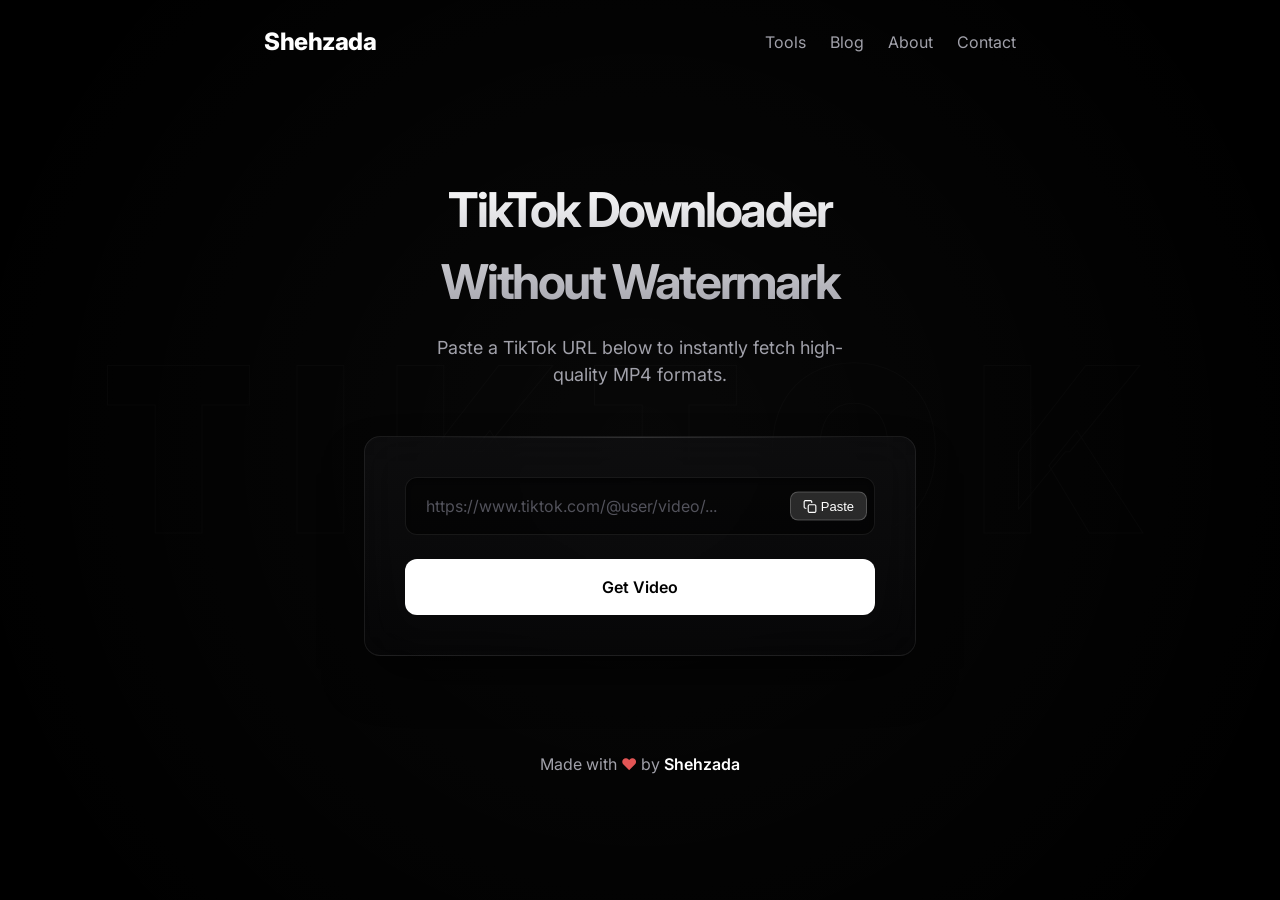
==== commit 9e6c47b4: "Fix nav layout and input alignment, add CSS cache-buster" ====
--- a/index.html
+++ b/index.html
@@ -71,7 +71,7 @@
     }
     </script>
     <link href="https://fonts.googleapis.com/css2?family=Inter:wght@400;500;600;700;800&display=swap" rel="stylesheet">
-    <link rel="stylesheet" href="style.css">
+    <link rel="stylesheet" href="style.css?v=2">
 
 </head>
 
@@ -83,7 +83,7 @@
     </div>
     
     <!-- Navigation -->
-    <nav class="top-nav container fade-in-up" style="padding-top: 1.5rem; padding-bottom: 1.5rem; display: flex; justify-content: space-between; align-items: center; width: 100%; max-width: 800px; margin: 0 auto; z-index: 10;">
+    <nav class="top-nav fade-in-up" style="padding: 1.5rem; display: flex; flex-direction: row; justify-content: space-between; align-items: center; width: 100%; max-width: 800px; margin: 0 auto; z-index: 10; box-sizing: border-box;">
         <a href="index.html" class="nav-logo"
             style="text-decoration: none; color: white; font-weight: 800; font-size: 1.5rem; letter-spacing: -0.5px;">Shehzada</a>
         <div class="nav-links" style="display: flex; gap: 1.5rem;">
@@ -107,9 +107,9 @@
         <section class="pro-card">
             
             <form id="downloadForm" style="display: flex; flex-direction: column;">
-                <div style="display: flex; position: relative;">
-                    <input type="url" id="videoUrl" placeholder="https://www.tiktok.com/@user/video/..." required autocomplete="off" style="padding-right: 80px;">
-                    <button type="button" id="pasteBtn" class="paste-btn" title="Paste from clipboard" style="display: flex; align-items: center; justify-content: center; gap: 4px; position: absolute; right: 8px; top: 12px; background: rgba(255,255,255,0.1); border: 1px solid rgba(255,255,255,0.1); color: white; font-size: 12px; padding: 4px 8px; border-radius: 6px; cursor: pointer; height: auto;">
+                <div style="display: flex; position: relative; margin-bottom: 1.5rem; width: 100%;">
+                    <input type="url" id="videoUrl" placeholder="https://www.tiktok.com/@user/video/..." required autocomplete="off" style="padding-right: 90px; margin-bottom: 0; width: 100%;">
+                    <button type="button" id="pasteBtn" class="paste-btn" title="Paste from clipboard" style="display: flex; align-items: center; justify-content: center; gap: 4px; position: absolute; right: 8px; top: 50%; transform: translateY(-50%); background: rgba(255,255,255,0.15); border: 1px solid rgba(255,255,255,0.2); color: white; font-size: 13px; font-weight: 500; padding: 6px 12px; border-radius: 8px; cursor: pointer; height: max-content; transition: background 0.2s;">
                         <svg viewBox="0 0 24 24" fill="none" stroke="currentColor" stroke-width="2" stroke-linecap="round" stroke-linejoin="round" style="width: 14px; height: 14px;">
                             <rect x="9" y="9" width="13" height="13" rx="2" ry="2"></rect>
                             <path d="M5 15H4a2 2 0 0 1-2-2V4a2 2 0 0 1 2-2h9a2 2 0 0 1 2 2v1"></path>
